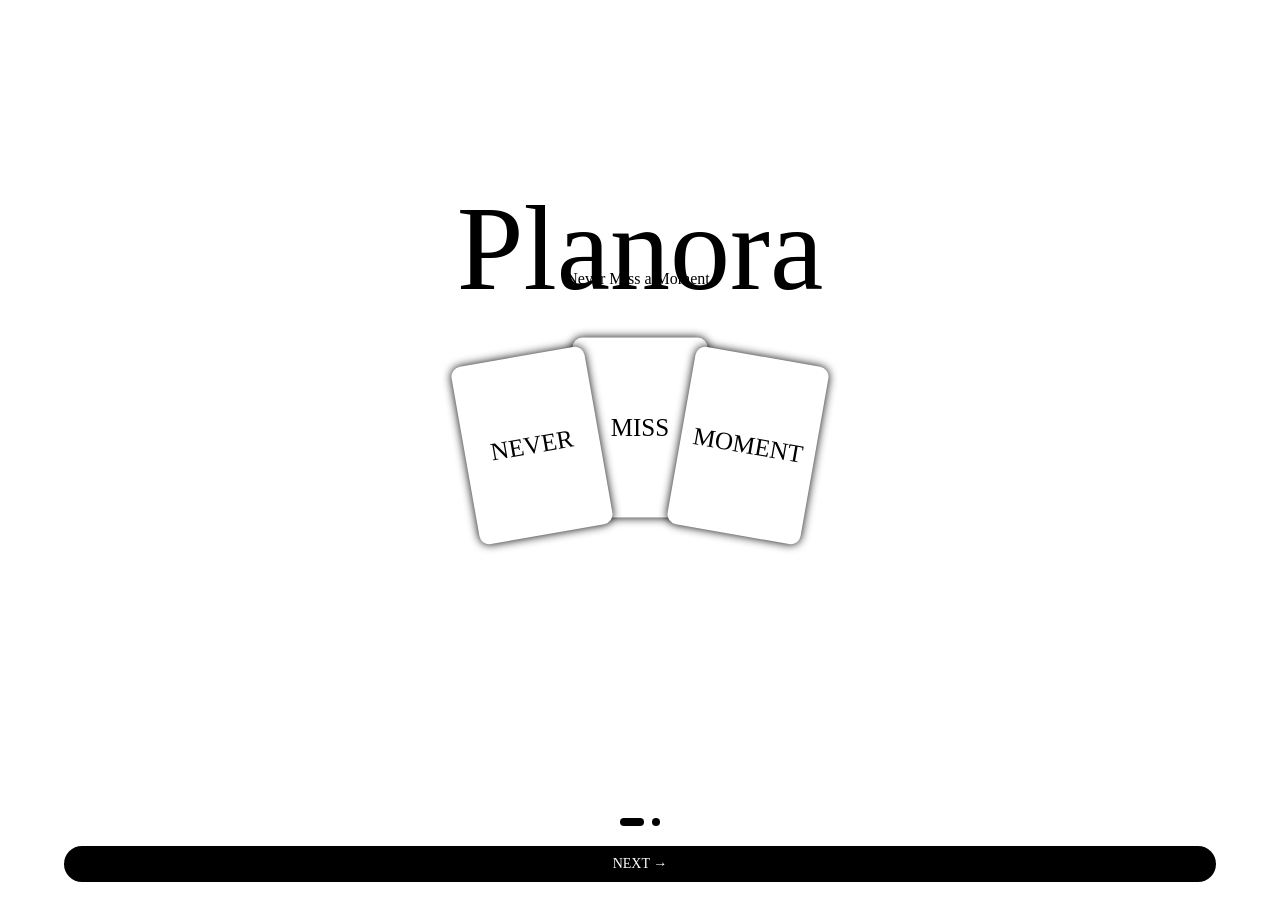
==== index.html @ ed8ab152 "Add files via upload" ====
<!DOCTYPE html>
<html lang="en">

<head>
    <meta charset="UTF-8">
    <meta name="viewport" content="width=device-width, initial-scale=1.0">

    <title>Horedinn</title>

    <link rel="stylesheet" href="style.css">
</head>

<body>

    <div class="backgroundignore"></div>

    <main class="onboarding">

        <div class="pages" id="pages">

            <section class="page">
                <div class="title pageone-title">Planora</div>
                <div class="description">Never Miss a Moment.</div>
                <div class="cards-container">
                    <div class="ace"></div>
                    <div class="card c-one">NEVER</div>
                    <div class="card c-two">MISS</div>
                    <div class="card c-three">MOMENT</div>
                </div>
            </section>
            <section class="page"></section>

        </div>


        <div class="bottom">

            <div class="dots">

                <span class="dot active"></span>
                <span class="dot"></span>

            </div>

            <button id="nextButton">
                NEXT →
            </button>

        </div>

    </main>

    <script src="script.js"></script>

</body>

</html>
---- style.css ----
@font-face {
    font-family: "Gotham";
    src: url(fonts/Gotham.ttf);
}

@font-face {
    font-family: "VHS";
    src: url(fonts/vhs-gothic.ttf);
}

* {
    font-family: "VHS";
    margin: 0;
    padding: 0;
    box-sizing: border-box;
}

html,
body {
    width: 100%;
    height: 100%;
}

body {
    overflow: hidden;
}

.backgroundignore {
    width: 100%;
    height: 100%;
    background-image: url(images/inkling.jpg);
    filter: blur(45px);
    background-size: cover;
    background-position: center;
    position: absolute;
    z-index: -1;
}

.onboarding {
    width: 100%;
    height: 100dvh;

    display: flex;
    flex-direction: column;
}

.pages {
    width: 100%;
    height: calc(100dvh - 100px);
    display: flex;

    transition: transform 0.5s cubic-bezier(.77, 0, .18, 1);
}

.pageone-title {
    margin-top: 20vh;
}

.cards-container {
    display: flex;
    justify-content: center;
    align-items: center;
    position: absolute;

    width: 100%;
    height: 25vh;
    top: 50%;
    left: 50%;

    transform: translate(-50%, -30%);

}

.card {
    position: absolute;
    display: flex;
    justify-content: center;
    align-items: center;
    font-size: 25px;

    width: 15vh;
    height: 20vh;

    border-radius: 10px;
    background: white;
    box-shadow: 0px 0px 10px black;

    top: 50%;
    left: 50%;

    transition: transform 0.2s ease;
}

.c-one {
    transform: translate(calc(-50% - 12vh), -50%) rotate(-10deg);
    z-index: 2;
}

.c-two {
    z-index: 1;
    transform: translate(-50%, -60%);
}

.c-three {
    z-index: 2;
    transform: translate(calc(-50% + 12vh), -50%) rotate(10deg);
}

.c-one:hover {
    transform: translate(calc(-50% - 12vh), calc(-50% - 5px)) rotate(-10deg);
}

.c-two:hover {
    transform: translate(-50%, calc(-50% - 25px));
}

.c-three:hover {
    transform: translate(calc(-50% + 12vh), calc(-50% - 5px)) rotate(10deg);
}

.card:hover {
    background: black;
    color: white;
    transition: 0.2s;
}

.ace {
    width: 19vh;
    height: 19vh;
    margin-top: 32vh;
    background-image: url(icons/spade.png);
    background-position: center;
    background-size: cover;
    rotate: 180deg;
}

.title {
    height: 10vh;
    width: 100%;
    font-family: "Gotham";
    text-align: center;
    font-size: 120px;
}

.description {
    width: 100%;
    text-align: center;
}

.page {
    min-width: 100%;
    height: 100%;
}

.bottom {
    width: 100%;
    height: 100px;

    display: flex;
    flex-direction: column;

    align-items: center;
    justify-content: center;

    gap: 20px;
}

.dots {
    display: flex;
    align-items: center;
    gap: 8px;
}

.dot {
    width: 8px;
    height: 8px;

    border-radius: 50%;

    background: black;

    transition:
        width 0.3s ease,
        background 0.3s ease;
}

.dot.active {
    width: 24px;

    border-radius: 10px;

    background: black;
}

#nextButton {
    position: relative;
    overflow: hidden;

    border: none;
    color: white;
    background: black;
    cursor: pointer;
    width: 90%;
    height: 4vh;
    border-radius: 90px;

    font-size: 14px;
}

#nextButton::before {
    content: "";
    position: absolute;
    top: 0;
    left: -100%;

    width: 50%;
    height: 100%;

    background: linear-gradient(
        90deg,
        transparent,
        rgba(255, 255, 255, 0.5),
        transparent
    );

    transform: skewX(-20deg);
}

#nextButton:hover::before {
    animation: shine 1s ease;
}

@keyframes shine {
    from {
        left: -100%;
    }

    to {
        left: 150%;
    }
}
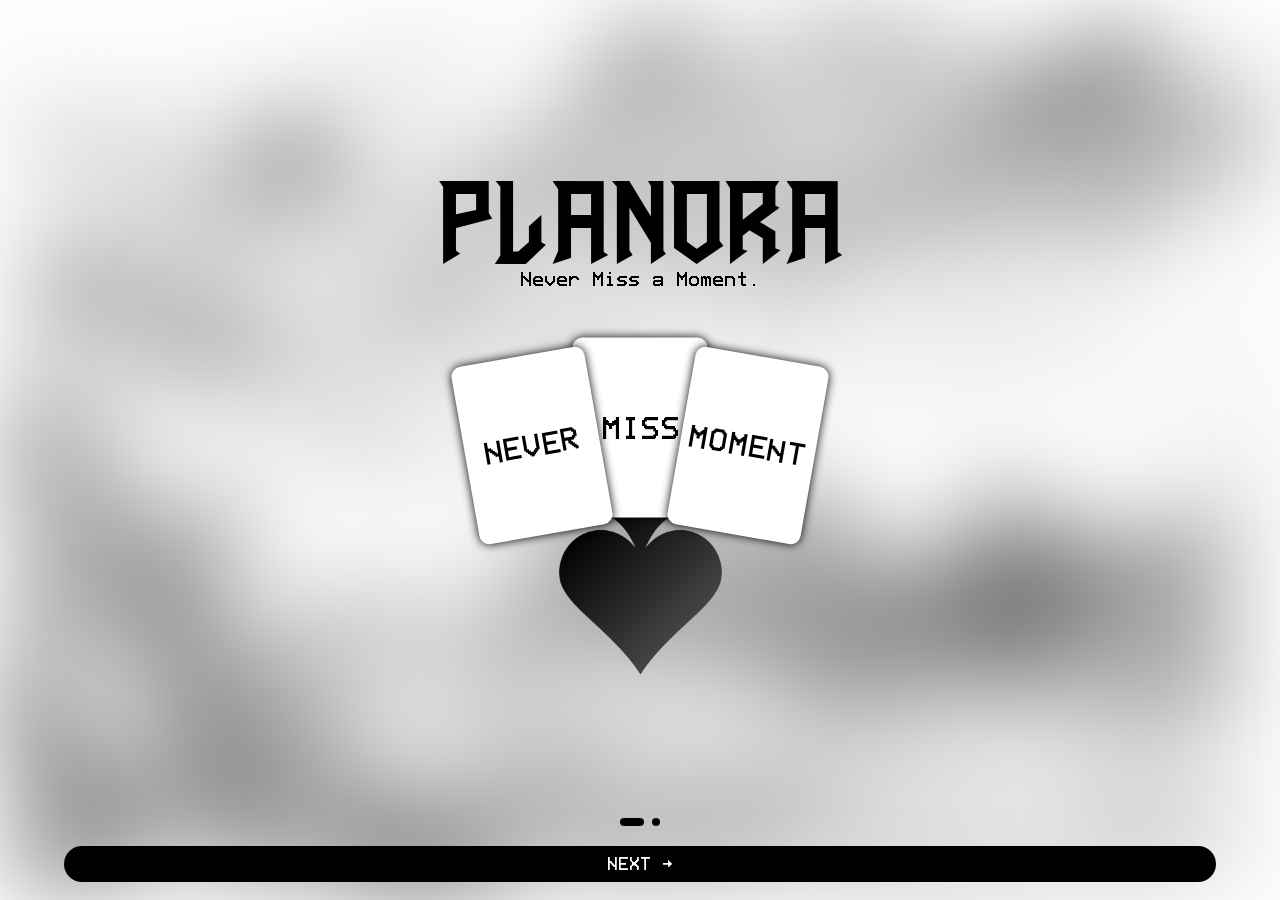
==== commit 0d85479f: "Update index.html" ====
--- a/index.html
+++ b/index.html
@@ -5,7 +5,7 @@
     <meta charset="UTF-8">
     <meta name="viewport" content="width=device-width, initial-scale=1.0">
 
-    <title>Horedinn</title>
+    <title>Planora</title>
 
     <link rel="stylesheet" href="style.css">
 </head>
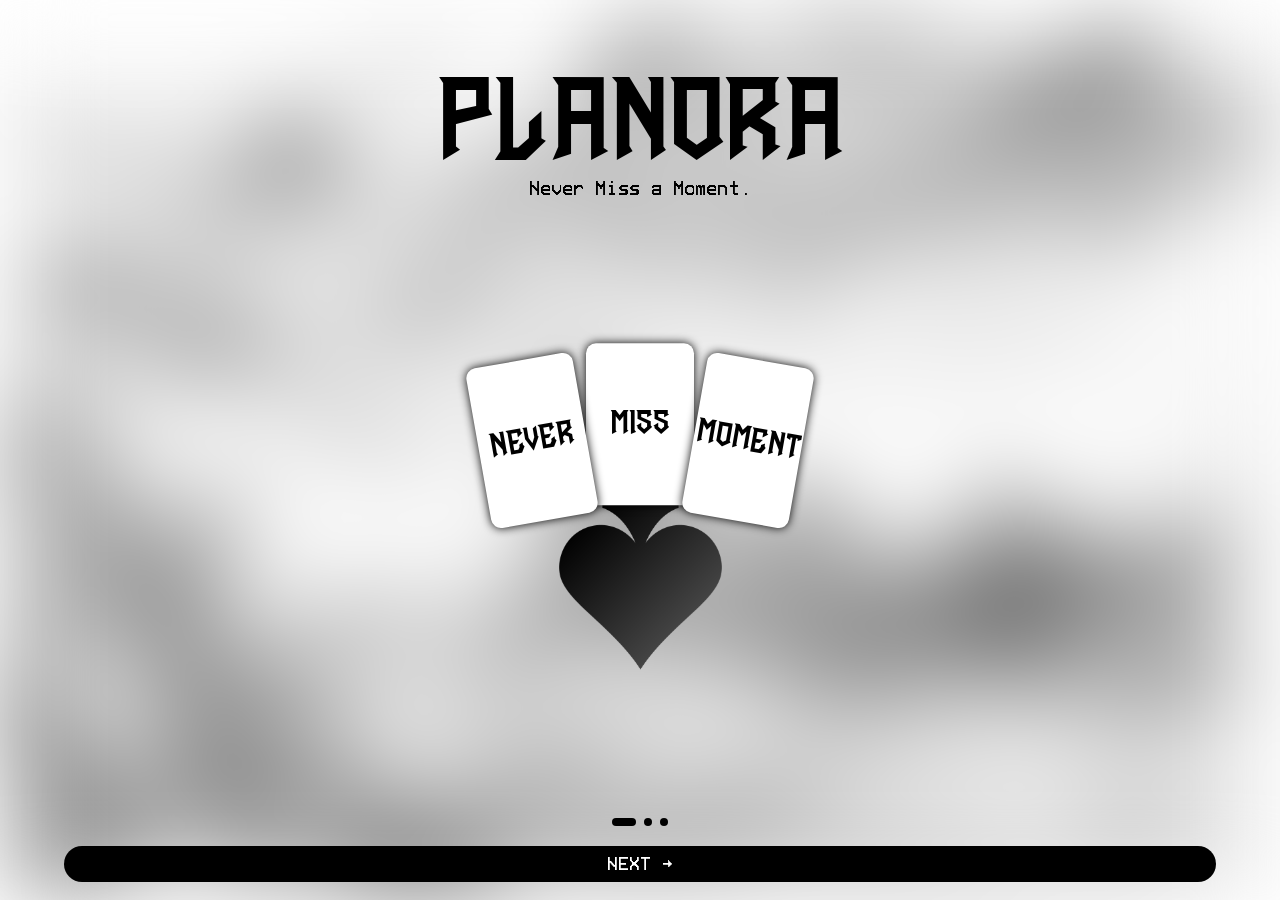
==== commit 3313cd6b: "Add files via upload" ====
--- a/index.html
+++ b/index.html
@@ -28,7 +28,12 @@
                     <div class="card c-three">MOMENT</div>
                 </div>
             </section>
-            <section class="page"></section>
+
+            <section class="page">
+            </section>
+
+            <section class="page">
+            </section>
 
         </div>
 
@@ -38,6 +43,7 @@
             <div class="dots">
 
                 <span class="dot active"></span>
+                <span class="dot"></span>
                 <span class="dot"></span>
 
             </div>
--- a/style.css
+++ b/style.css
@@ -6,6 +6,16 @@
 @font-face {
     font-family: "VHS";
     src: url(fonts/vhs-gothic.ttf);
+}
+
+@font-face {
+    font-family: "Stronger";
+    src: url(fonts/BelieveStrongerPersonalUseOnlyRegular-aYdXK.ttf);
+}
+
+@font-face {
+    font-family: "StarShield";
+    src: url(fonts/StarShieldV2-9M52K.ttf);
 }
 
 * {
@@ -44,6 +54,94 @@
     flex-direction: column;
 }
 
+.login-container {
+    width: 100%;
+    height: 100%;
+
+    display: flex;
+    flex-direction: column;
+    justify-content: center;
+    align-items: center;
+    z-index: 5;
+}
+
+.main-login-container {
+    width: 100%;
+
+    display: flex;
+    flex-direction: column;
+    justify-content: center;
+    align-items: center;
+}
+
+.custom-input {
+    box-sizing: border-box;
+
+    padding: 15px;
+    width: 90%;
+    border-radius: 5px;
+    border: 1px solid black;
+    height: 4.5vh;
+}
+
+.custom-button {
+    width: 90%;
+    height: 4.5vh;
+    border-radius: 10px;
+
+    background: black;
+    cursor: pointer;
+}
+
+
+.login-button {
+    color: white;
+
+    margin-top: 5px;
+}
+
+.custom-button:hover {
+    scale: 1.01;
+    transition: 0.2s;
+}
+
+.planora {
+    width: 75px;
+    height: 75px;
+    background-image: url(icons/planora.png);
+    background-size: cover;
+    background-position: center;
+}
+
+.create-button {
+    background: blue;
+    color: white;
+}
+
+.custom-link {
+    font-size: 12px;
+    width: 90%;
+    color: gray;
+}
+
+.forgot-link {
+    margin-top: 15px;
+}
+
+.forgot-link:hover {
+    color: blue;
+    transition: 0.2s;
+}
+
+.custom-label {
+    width: 90%;
+    font-size: 12px;
+}
+
+.password-label {
+    margin-top: 15px;
+}
+
 .pages {
     width: 100%;
     height: calc(100dvh - 100px);
@@ -53,22 +151,23 @@
 }
 
 .pageone-title {
-    margin-top: 20vh;
+    margin-top: clamp(30px, 8vh, 100px);
 }
 
 .cards-container {
     display: flex;
     justify-content: center;
     align-items: center;
+
     position: absolute;
 
     width: 100%;
     height: 25vh;
-    top: 50%;
+
+    top: 55%;
     left: 50%;
 
-    transform: translate(-50%, -30%);
-
+    transform: translate(-50%, -50%);
 }
 
 .card {
@@ -76,10 +175,11 @@
     display: flex;
     justify-content: center;
     align-items: center;
-    font-size: 25px;
-
-    width: 15vh;
-    height: 20vh;
+    font-size: 35px;
+    font-family: "Gotham";
+
+    width: 12vh;
+    height: 18vh;
 
     border-radius: 10px;
     background: white;
@@ -111,7 +211,7 @@
 }
 
 .c-two:hover {
-    transform: translate(-50%, calc(-50% - 25px));
+    transform: translate(-50%, calc(-50% - 22px));
 }
 
 .c-three:hover {
@@ -119,7 +219,7 @@
 }
 
 .card:hover {
-    background: black;
+    background: linear-gradient(to top, black, rgb(46, 46, 46));
     color: white;
     transition: 0.2s;
 }
@@ -135,21 +235,41 @@
 }
 
 .title {
-    height: 10vh;
-    width: 100%;
+    width: 100%;
+    height: auto;
+
     font-family: "Gotham";
     text-align: center;
-    font-size: 120px;
+
+    font-size: clamp(70px, 18vw, 120px);
+    line-height: 0.9;
 }
 
 .description {
     width: 100%;
+
     text-align: center;
+    font-size: clamp(9px, 4vw, 15px);
+}
+
+.bottom-description {
+    color: gray;
+    margin-top: 25px;
+    font-size: clamp(6px, 4vw, 12px);
+}
+
+.main-login-description {
+    margin-bottom: 90px;
 }
 
 .page {
     min-width: 100%;
     height: 100%;
+    position: relative;
+
+    display: flex;
+    flex-direction: column;
+    align-items: center;
 }
 
 .bottom {
@@ -238,4 +358,138 @@
     to {
         left: 150%;
     }
+}
+
+.random-number {
+    font-size: 2550px;
+    left: 50%;
+    top: 20%;
+    transform: translateX(-50%) rotate(90deg);
+    font-family: "StarShield"; 
+    font-weight: bold;
+    
+    position: absolute;
+    opacity: 0.125;
+    z-index: -5;
+    user-select: none;
+    pointer-events: none;
+}
+
+@media (max-width: 600px) {
+    .random-number {
+        font-size: 750px;
+    }
+}
+
+.footer-cards {
+    position: absolute;
+
+    left: 50%;
+    bottom: -10%;
+
+    width: 100%;
+    height: 280px;
+
+    transform: translateX(-50%);
+
+    pointer-events: none;
+}
+
+.footer-card {
+    position: absolute;
+
+    width: 180px;
+    height: 250px;
+
+    left: 50%;
+    top: 50%;
+
+    border: 2px solid black;
+    border-radius: 20px;
+    background: white;
+
+    display: flex;
+    justify-content: center;
+    align-items: center;
+
+    transform-origin: center bottom;
+
+    box-shadow: 0 15px 30px rgba(0, 0, 0, 0.15);
+    font-family: "Gotham";
+    font-size: 35px;
+}
+
+.card-center {
+    z-index: 3;
+
+    animation: centerFloat 4s ease-in-out infinite;
+}
+
+
+.card-left {
+    z-index: 2;
+
+    animation: leftFloat 4s ease-in-out infinite;
+}
+
+.card-right {
+    z-index: 2;
+
+    animation: rightFloat 4s ease-in-out infinite;
+}
+
+@keyframes centerFloat {
+
+    0%, 100% {
+        transform:
+            translate(-50%, -50%)
+            translateY(0)
+            rotate(0deg);
+    }
+
+    50% {
+        transform:
+            translate(-50%, -50%)
+            translateY(-8px)
+            rotate(0deg);
+    }
+
+}
+
+
+@keyframes leftFloat {
+
+    0%, 100% {
+        transform:
+            translate(calc(-50% - 100px), -50%)
+            translateY(0)
+            rotate(-12deg);
+    }
+
+    50% {
+        transform:
+            translate(calc(-50% - 100px), -50%)
+            translateY(-8px)
+            rotate(-14deg);
+    }
+
+}
+
+
+@keyframes rightFloat {
+
+    0%, 100% {
+        transform:
+            translate(calc(-50% + 100px), -50%)
+            translateY(0)
+            rotate(12deg);
+    }
+
+    50% {
+        transform:
+            translate(calc(-50% + 100px), -50%)
+            translateY(-8px)
+            rotate(14deg);
+    }
+
 }
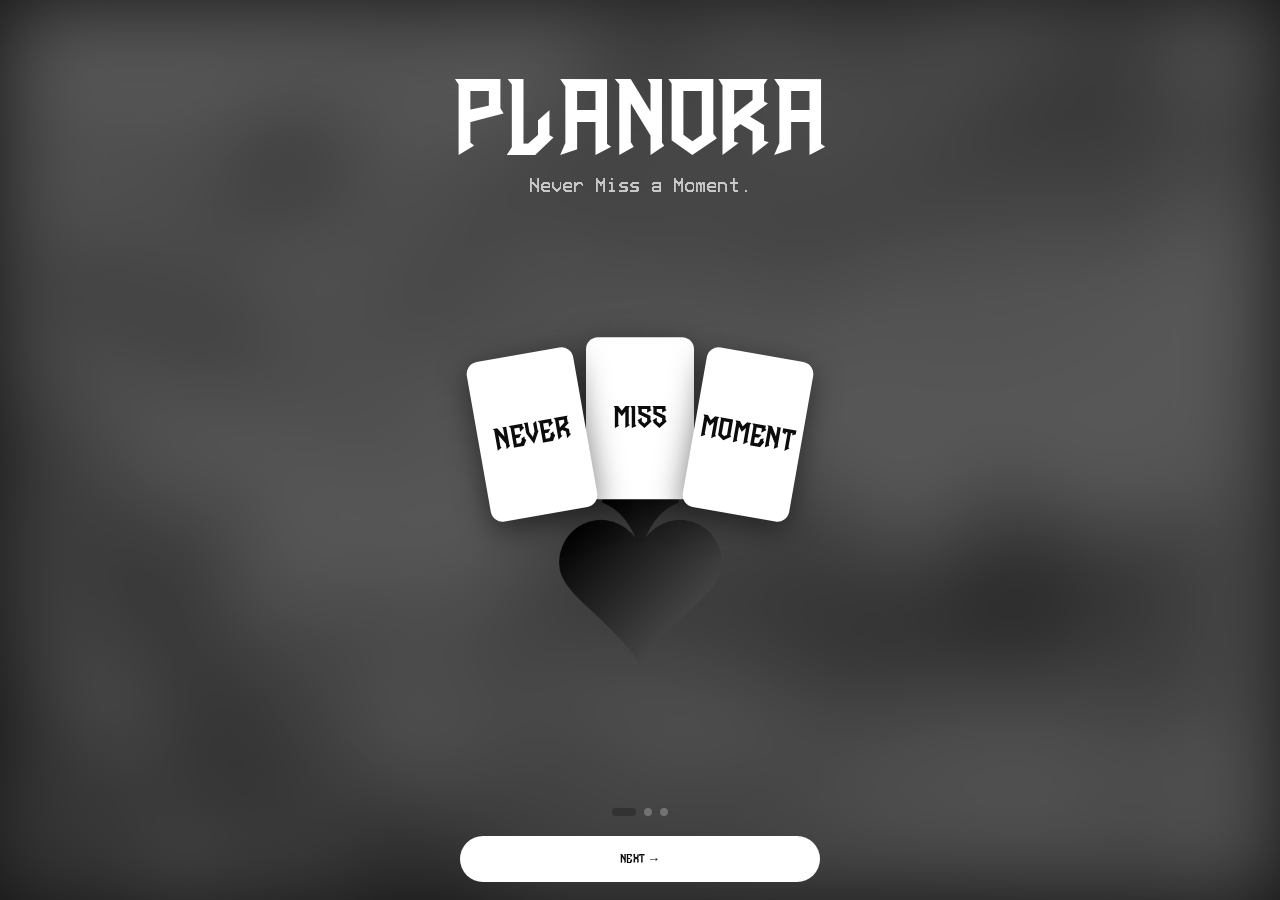
==== commit 0492688a: "Add files via upload" ====
--- a/index.html
+++ b/index.html
@@ -1,63 +1,86 @@
-<!DOCTYPE html>
-<html lang="en">
-
-<head>
-    <meta charset="UTF-8">
-    <meta name="viewport" content="width=device-width, initial-scale=1.0">
-
-    <title>Planora</title>
-
-    <link rel="stylesheet" href="style.css">
-</head>
-
-<body>
-
-    <div class="backgroundignore"></div>
-
-    <main class="onboarding">
-
-        <div class="pages" id="pages">
-
-            <section class="page">
-                <div class="title pageone-title">Planora</div>
-                <div class="description">Never Miss a Moment.</div>
-                <div class="cards-container">
-                    <div class="ace"></div>
-                    <div class="card c-one">NEVER</div>
-                    <div class="card c-two">MISS</div>
-                    <div class="card c-three">MOMENT</div>
-                </div>
-            </section>
-
-            <section class="page">
-            </section>
-
-            <section class="page">
-            </section>
-
-        </div>
-
-
-        <div class="bottom">
-
-            <div class="dots">
-
-                <span class="dot active"></span>
-                <span class="dot"></span>
-                <span class="dot"></span>
-
-            </div>
-
-            <button id="nextButton">
-                NEXT →
-            </button>
-
-        </div>
-
-    </main>
-
-    <script src="script.js"></script>
-
-</body>
-
-</html>
+<!DOCTYPE html>
+<html lang="en">
+
+<head>
+    <meta charset="UTF-8">
+    <meta name="viewport" content="width=device-width, initial-scale=1.0">
+
+    <title>Planora</title>
+
+    <link rel="stylesheet" href="base.css">
+    <link rel="stylesheet" href="onboarding.css">
+</head>
+
+<body>
+
+    <div class="backgroundignore"></div>
+
+    <main class="onboarding">
+
+        <div class="pages" id="pages">
+
+            <!-- PAGE 1 — HERO -->
+            <section class="page">
+                <div class="title pageone-title">Planora</div>
+                <div class="description">Never Miss a Moment.</div>
+                <div class="cards-container">
+                    <div class="ace"></div>
+                    <div class="card c-one">NEVER</div>
+                    <div class="card c-two">MISS</div>
+                    <div class="card c-three">MOMENT</div>
+                </div>
+            </section>
+
+            <!-- PAGE 2 — LOCAL VS GLOBAL -->
+            <section class="page page-explain">
+                <div class="title page-title">Two ways to plan</div>
+                <div class="description page-description">Keep it to yourself, or bring it to the table.</div>
+
+                <div class="explain-cards">
+                    <div class="explain-card">
+                        <div class="explain-tag">Local</div>
+                        <div class="explain-heading">Your hand</div>
+                        <div class="explain-body">Private events only you can see. Nothing here leaves your calendar.</div>
+                    </div>
+
+                    <div class="explain-card">
+                        <div class="explain-tag explain-tag-global">Global</div>
+                        <div class="explain-heading">The table</div>
+                        <div class="explain-body">Post publicly, browse what others share, and add any of it straight to your calendar.</div>
+                    </div>
+                </div>
+            </section>
+
+            <!-- PAGE 3 — CTA -->
+            <section class="page page-cta">
+                <div class="title page-title">Ready to get dealt in?</div>
+                <div class="description page-description">Create an account or sign back in, it only takes a second.</div>
+                <div class="cta-mark"></div>
+            </section>
+
+        </div>
+
+
+        <div class="bottom">
+
+            <div class="dots">
+
+                <span class="dot active"></span>
+                <span class="dot"></span>
+                <span class="dot"></span>
+
+            </div>
+
+            <button id="nextButton">
+                NEXT →
+            </button>
+
+        </div>
+
+    </main>
+
+    <script src="script.js"></script>
+
+</body>
+
+</html>
--- a/base.css
+++ b/base.css
@@ -0,0 +1,244 @@
+/* =========================================================
+   PLANORA — BASE
+   Shared tokens, fonts, resets, and primitive components.
+   Every page loads this first, then its own stylesheet.
+========================================================= */
+
+@font-face {
+    font-family: "Gotham";
+    src: url(fonts/Gotham.ttf);
+    font-display: swap;
+}
+
+@font-face {
+    font-family: "VHS";
+    src: url(fonts/vhs-gothic.ttf);
+    font-display: swap;
+}
+
+@font-face {
+    font-family: "Stronger";
+    src: url(fonts/BelieveStrongerPersonalUseOnlyRegular-aYdXK.ttf);
+    font-display: swap;
+}
+
+@font-face {
+    font-family: "StarShield";
+    src: url(fonts/StarShieldV2-9M52K.ttf);
+    font-display: swap;
+}
+
+@font-face {
+    font-family: "Gothikka";
+    src: url(fonts/Gothikka.ttf);
+    font-display: swap;
+}
+
+:root {
+    --bg: #131313;
+    --panel: rgb(27, 27, 27);
+    --panel-soft: rgba(30, 30, 30, 0.8);
+    --panel-raised: rgb(38, 38, 38);
+    --border: rgba(255, 255, 255, 0.1);
+    --border-strong: rgba(255, 255, 255, 0.3);
+    --text: #ffffff;
+    --text-dim: rgba(255, 255, 255, 0.55);
+    --text-faint: rgba(255, 255, 255, 0.35);
+
+    --gold: #c9a227;
+    --gold-soft: rgba(201, 162, 39, 0.15);
+    --green: rgb(72, 156, 72);
+    --green-hover: rgb(85, 175, 85);
+    --red: #b6453f;
+    --red-hover: #c95751;
+
+    --radius-lg: 18px;
+    --radius-md: 12px;
+    --radius-sm: 8px;
+    --radius-pill: 999px;
+
+    --shadow-lift: 0 15px 50px rgba(0, 0, 0, 0.5);
+}
+
+* {
+    font-family: "VHS";
+    margin: 0;
+    padding: 0;
+    box-sizing: border-box;
+    -webkit-tap-highlight-color: transparent;
+}
+
+html, body {
+    width: 100%;
+    min-height: 100%;
+    background: var(--bg);
+    color: var(--text);
+}
+
+::selection {
+    background: var(--gold-soft);
+    color: var(--text);
+}
+
+::-webkit-scrollbar {
+    width: 10px;
+}
+
+::-webkit-scrollbar-thumb {
+    background: rgba(255, 255, 255, 0.12);
+    border-radius: var(--radius-pill);
+}
+
+a {
+    color: inherit;
+    text-decoration: none;
+}
+
+button {
+    font-family: "VHS";
+}
+
+:focus-visible {
+    outline: 2px solid var(--gold);
+    outline-offset: 2px;
+}
+
+@media (prefers-reduced-motion: reduce) {
+    *, *::before, *::after {
+        animation-duration: 0.001ms !important;
+        animation-iteration-count: 1 !important;
+        transition-duration: 0.001ms !important;
+    }
+}
+
+
+/* =========================
+   PRIMITIVE BUTTON
+========================= */
+
+.btn {
+    display: flex;
+    justify-content: center;
+    align-items: center;
+    gap: 8px;
+
+    height: 44px;
+    padding: 0 20px;
+
+    border-radius: var(--radius-pill);
+    border: 1px solid var(--border);
+
+    background: transparent;
+    color: var(--text);
+
+    font-size: 12px;
+    letter-spacing: 0.03em;
+
+    cursor: pointer;
+    transition: 0.2s ease;
+}
+
+.btn:hover {
+    background: rgba(255, 255, 255, 0.08);
+    border-color: var(--border-strong);
+}
+
+.btn:active {
+    transform: scale(0.97);
+}
+
+.btn:disabled {
+    opacity: 0.35;
+    cursor: not-allowed;
+}
+
+.btn:disabled:hover {
+    background: transparent;
+    border-color: var(--border);
+}
+
+.btn-solid {
+    background: var(--text);
+    color: #0c0c0c;
+    border-color: var(--text);
+}
+
+.btn-solid:hover {
+    background: rgba(255, 255, 255, 0.85);
+}
+
+.btn-green {
+    background: var(--green);
+    border-color: var(--green);
+    color: white;
+}
+
+.btn-green:hover {
+    background: var(--green-hover);
+    border-color: var(--green-hover);
+}
+
+.btn-red {
+    background: transparent;
+    border-color: rgba(182, 69, 63, 0.5);
+    color: #e08b86;
+}
+
+.btn-red:hover {
+    background: rgba(182, 69, 63, 0.15);
+    border-color: var(--red);
+}
+
+
+/* =========================
+   TOAST
+========================= */
+
+.toast-stack {
+    position: fixed;
+    top: 76px;
+    left: 50%;
+    transform: translateX(-50%);
+
+    display: flex;
+    flex-direction: column;
+    gap: 8px;
+
+    z-index: 999;
+
+    pointer-events: none;
+
+    width: min(92%, 380px);
+}
+
+.toast {
+    padding: 12px 16px;
+
+    border-radius: var(--radius-sm);
+    border: 1px solid var(--border);
+
+    background: rgb(24, 24, 24);
+    color: var(--text);
+
+    font-size: 12px;
+    line-height: 1.4;
+
+    box-shadow: var(--shadow-lift);
+
+    animation: toastIn 0.25s ease;
+}
+
+.toast.error {
+    border-color: rgba(182, 69, 63, 0.5);
+    color: #f1b3af;
+}
+
+.toast.success {
+    border-color: rgba(72, 156, 72, 0.5);
+    color: #b7e3b7;
+}
+
+@keyframes toastIn {
+    from { opacity: 0; transform: translateY(-6px); }
+    to { opacity: 1; transform: translateY(0); }
+}
--- a/onboarding.css
+++ b/onboarding.css
@@ -0,0 +1,357 @@
+/* =========================================================
+   PLANORA — ONBOARDING
+========================================================= */
+
+html, body {
+    height: 100%;
+}
+
+body {
+    overflow: hidden;
+    position: fixed;
+    inset: 0;
+    background: var(--bg);
+}
+
+.backgroundignore {
+    width: 100%;
+    height: 100%;
+
+    background-image: url(images/inkling.jpg);
+    filter: blur(45px) brightness(0.35);
+    background-size: cover;
+    background-position: center;
+
+    position: absolute;
+    z-index: -1;
+}
+
+.onboarding {
+    width: 100%;
+    height: 100dvh;
+
+    display: flex;
+    flex-direction: column;
+}
+
+.pages {
+    width: 100%;
+    height: calc(100dvh - 110px);
+    display: flex;
+
+    transition: transform 0.5s cubic-bezier(.77, 0, .18, 1);
+}
+
+.page {
+    min-width: 100%;
+    height: 100%;
+    position: relative;
+
+    display: flex;
+    flex-direction: column;
+    align-items: center;
+}
+
+
+/* =========================
+   PAGE 1 — HERO
+========================= */
+
+.title {
+    width: 100%;
+    height: auto;
+
+    font-family: "Gotham";
+    text-align: center;
+
+    font-size: clamp(64px, 16vw, 110px);
+    line-height: 0.95;
+
+    color: white;
+}
+
+.pageone-title {
+    margin-top: clamp(30px, 8vh, 100px);
+}
+
+.description {
+    width: 100%;
+    text-align: center;
+    font-size: clamp(9px, 4vw, 15px);
+    color: rgba(255, 255, 255, 0.7);
+}
+
+.cards-container {
+    display: flex;
+    justify-content: center;
+    align-items: center;
+
+    position: absolute;
+
+    width: 100%;
+    height: 25vh;
+
+    top: 55%;
+    left: 50%;
+
+    transform: translate(-50%, -50%);
+}
+
+.card {
+    position: absolute;
+    display: flex;
+    justify-content: center;
+    align-items: center;
+    font-size: 32px;
+    font-family: "Gotham";
+
+    width: 12vh;
+    height: 18vh;
+
+    border-radius: var(--radius-md);
+    background: white;
+    color: #0c0c0c;
+    box-shadow: 0 8px 30px rgba(0, 0, 0, 0.5);
+
+    top: 50%;
+    left: 50%;
+
+    transition: transform 0.2s ease, background 0.2s ease, color 0.2s ease;
+}
+
+.c-one {
+    transform: translate(calc(-50% - 12vh), -50%) rotate(-10deg);
+    z-index: 2;
+}
+
+.c-two {
+    z-index: 0;
+    transform: translate(-50%, -60%);
+}
+
+.c-three {
+    z-index: 2;
+    transform: translate(calc(-50% + 12vh), -50%) rotate(10deg);
+}
+
+.c-one:hover {
+    transform: translate(calc(-50% - 12vh), calc(-50% - 5px)) rotate(-10deg);
+}
+
+.c-two:hover {
+    transform: translate(-50%, calc(-50% - 22px));
+}
+
+.c-three:hover {
+    transform: translate(calc(-50% + 12vh), calc(-50% - 5px)) rotate(10deg);
+}
+
+.card:hover {
+    background: linear-gradient(to top, black, #8d8d8d);
+    color: white;
+}
+
+.ace {
+    width: 19vh;
+    height: 19vh;
+    margin-top: 32vh;
+
+    background-image: url(icons/spade.png);
+    background-position: center;
+    background-size: cover;
+
+    rotate: 180deg;
+}
+
+
+/* =========================
+   PAGE 2 & 3 — SHARED
+========================= */
+
+.page-title,
+.page-description {
+    margin-top: 0;
+}
+
+.page-explain,
+.page-cta {
+    justify-content: center;
+    gap: 14px;
+    padding: 0 8%;
+}
+
+.page-title {
+    font-size: clamp(30px, 8vw, 44px);
+    margin-bottom: 4px;
+}
+
+.page-description {
+    max-width: 320px;
+    margin: 0 auto 30px;
+}
+
+
+/* =========================
+   PAGE 2 — EXPLAIN CARDS
+========================= */
+
+.explain-cards {
+    display: flex;
+    gap: 14px;
+
+    width: 100%;
+    max-width: 420px;
+}
+
+.explain-card {
+    flex: 1;
+
+    padding: 20px 16px;
+
+    background: var(--panel-soft);
+    border: 1px solid var(--border);
+    border-radius: var(--radius-lg);
+
+    text-align: left;
+}
+
+.explain-tag {
+    display: inline-block;
+
+    padding: 3px 10px;
+    margin-bottom: 12px;
+
+    border-radius: var(--radius-pill);
+    border: 1px solid var(--border-strong);
+
+    font-family: "VHS";
+    font-size: 12px;
+    color: var(--gold);
+}
+
+.explain-tag-global {
+    color: var(--green-hover);
+    border-color: rgba(72, 156, 72, 0.5);
+}
+
+.explain-heading {
+    font-family: "VHS";
+    font-size: 17px;
+    color: white;
+    margin-bottom: 8px;
+}
+
+.explain-body {
+    font-size: 11px;
+    line-height: 1.5;
+    color: rgba(255, 255, 255, 0.55);
+}
+
+
+/* =========================
+   PAGE 3 — CTA
+========================= */
+
+.cta-mark {
+    width: 70px;
+    height: 70px;
+    margin-top: 10px;
+
+    background-image: url(icons/planora.png);
+    background-size: cover;
+    background-position: center;
+}
+
+
+/* =========================
+   BOTTOM NAV
+========================= */
+
+.bottom {
+    width: 100%;
+    height: 110px;
+
+    display: flex;
+    flex-direction: column;
+
+    align-items: center;
+    justify-content: center;
+
+    gap: 20px;
+}
+
+.dots {
+    display: flex;
+    align-items: center;
+    gap: 8px;
+}
+
+.dot {
+    width: 8px;
+    height: 8px;
+
+    border-radius: 50%;
+
+    background: rgba(255, 255, 255, 0.25);
+
+    transition: width 0.3s ease, background 0.3s ease;
+}
+
+.dot.active {
+    width: 24px;
+    border-radius: 10px;
+    background: rgba(0, 0, 0, 0.25);
+}
+
+#nextButton {
+    position: relative;
+    overflow: hidden;
+
+    border: none;
+    color: #0c0c0c;
+    background: white;
+    cursor: pointer;
+    width: 90%;
+    max-width: 360px;
+    height: 46px;
+    border-radius: var(--radius-pill);
+
+    font-family: "Gotham";
+    font-size: 13px;
+}
+
+#nextButton::before {
+    content: "";
+    position: absolute;
+    top: 0;
+    left: -100%;
+
+    width: 50%;
+    height: 100%;
+
+    background: linear-gradient(
+        90deg,
+        transparent,
+        rgba(0, 0, 0, 0.15),
+        transparent
+    );
+
+    transform: skewX(-20deg);
+}
+
+#nextButton:hover::before {
+    animation: shine 1s ease;
+}
+
+@keyframes shine {
+    from { left: -100%; }
+    to { left: 150%; }
+}
+
+.page-exit {
+    animation: pageExit 0.5s ease forwards;
+}
+
+@keyframes pageExit {
+    to { opacity: 0; }
+}
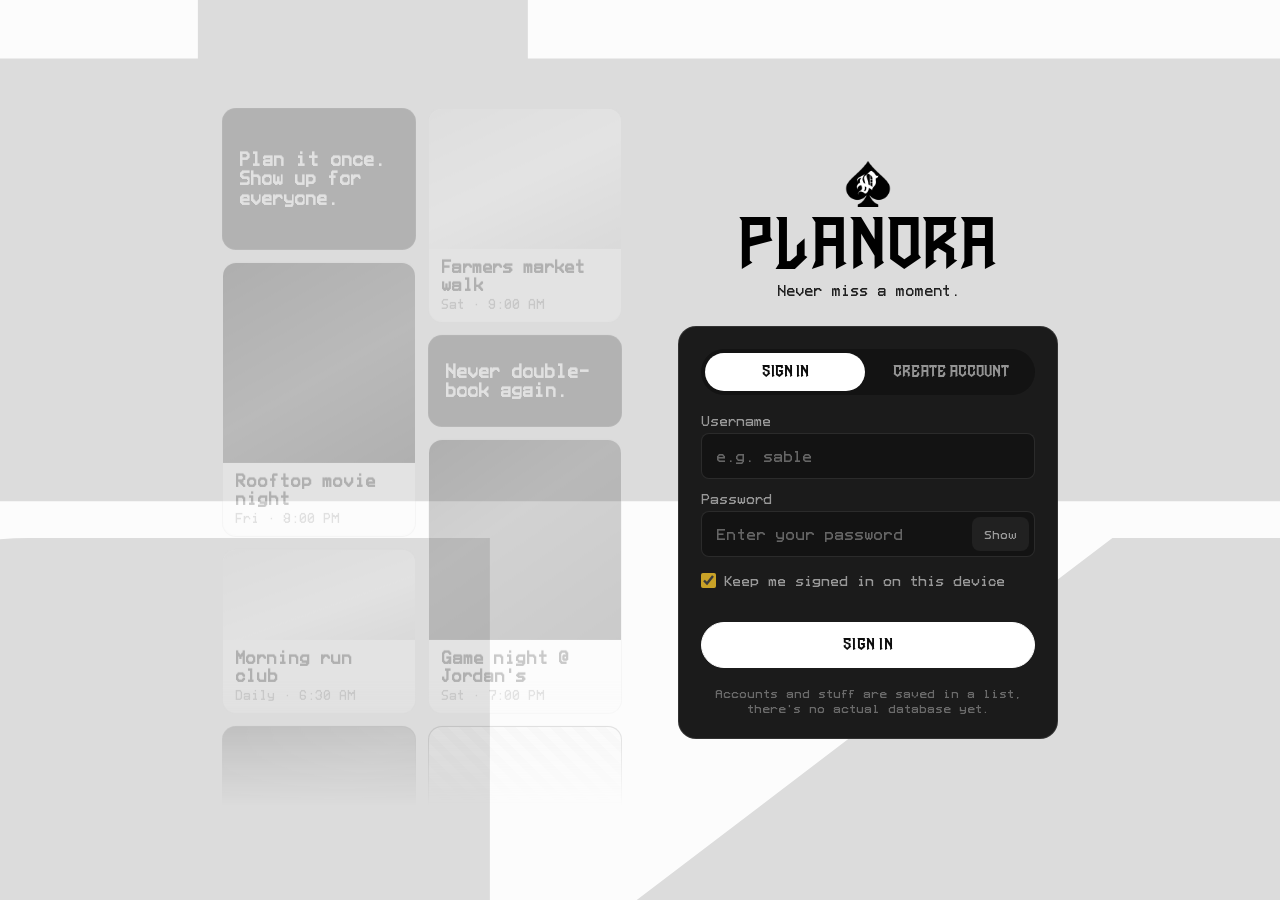
==== commit bd2b847e: "Update index.html" ====
--- a/index.html
+++ b/index.html
@@ -6,6 +6,8 @@
     <meta name="viewport" content="width=device-width, initial-scale=1.0">
 
     <title>Planora</title>
+    <link rel="icon" type="image/png"
+          href="{{ url_for('static', filename='images/planora logo.png') }}">
 
     <link rel="stylesheet" href="base.css">
     <link rel="stylesheet" href="onboarding.css">
@@ -79,7 +81,10 @@
 
     </main>
 
-    <script src="script.js"></script>
+    <!-- JAVASCRIPT -->
+    <script src="api.js"></script>
+    <script src="homepage.js"></script>
+    <script src="mode-effects.js"></script>
 
 </body>
 
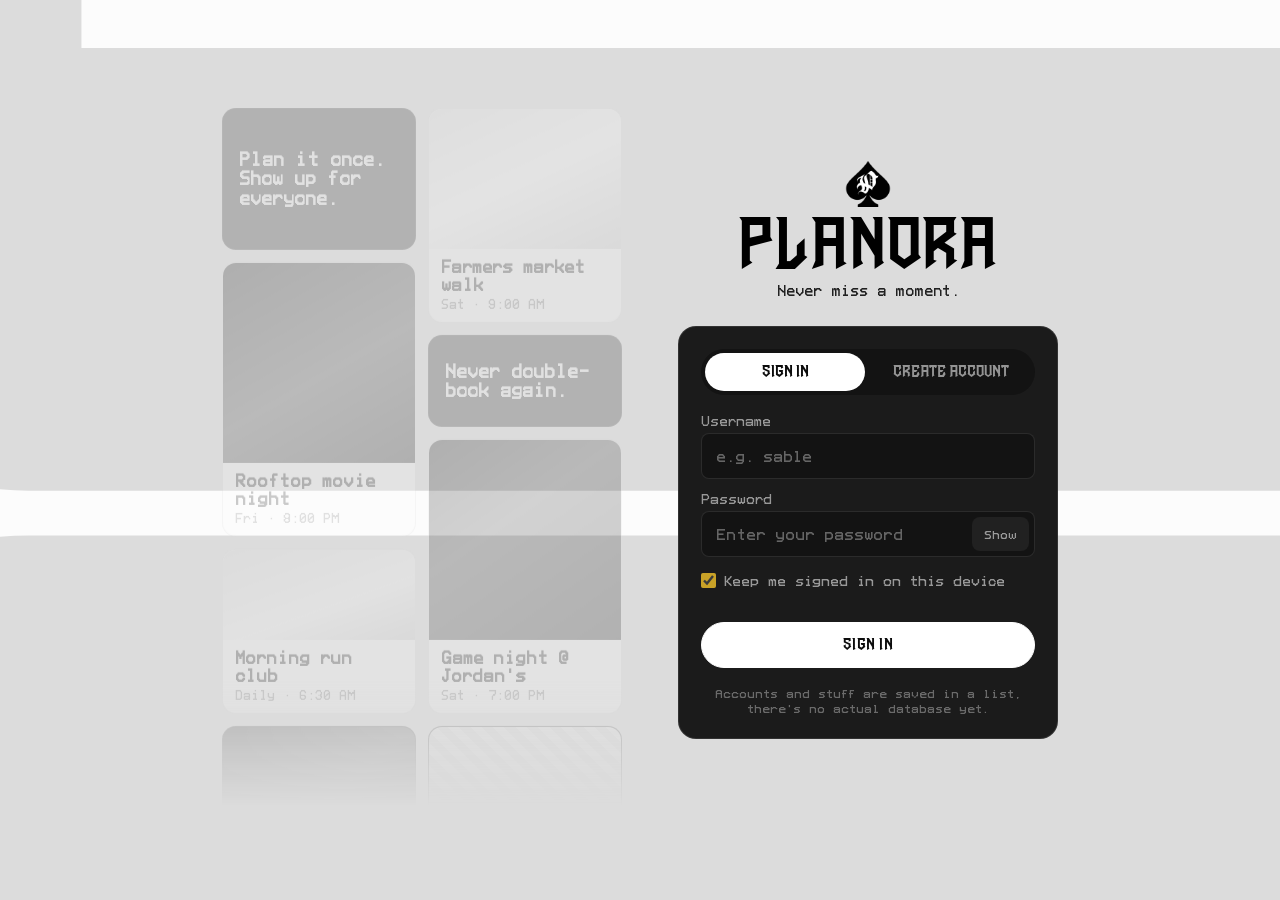
==== commit 91a11c13: "Update index.html" ====
--- a/index.html
+++ b/index.html
@@ -84,6 +84,7 @@
     <!-- JAVASCRIPT -->
     <script src="api.js"></script>
     <script src="homepage.js"></script>
+    <script src="script.js"></script>
     <script src="mode-effects.js"></script>
 
 </body>
